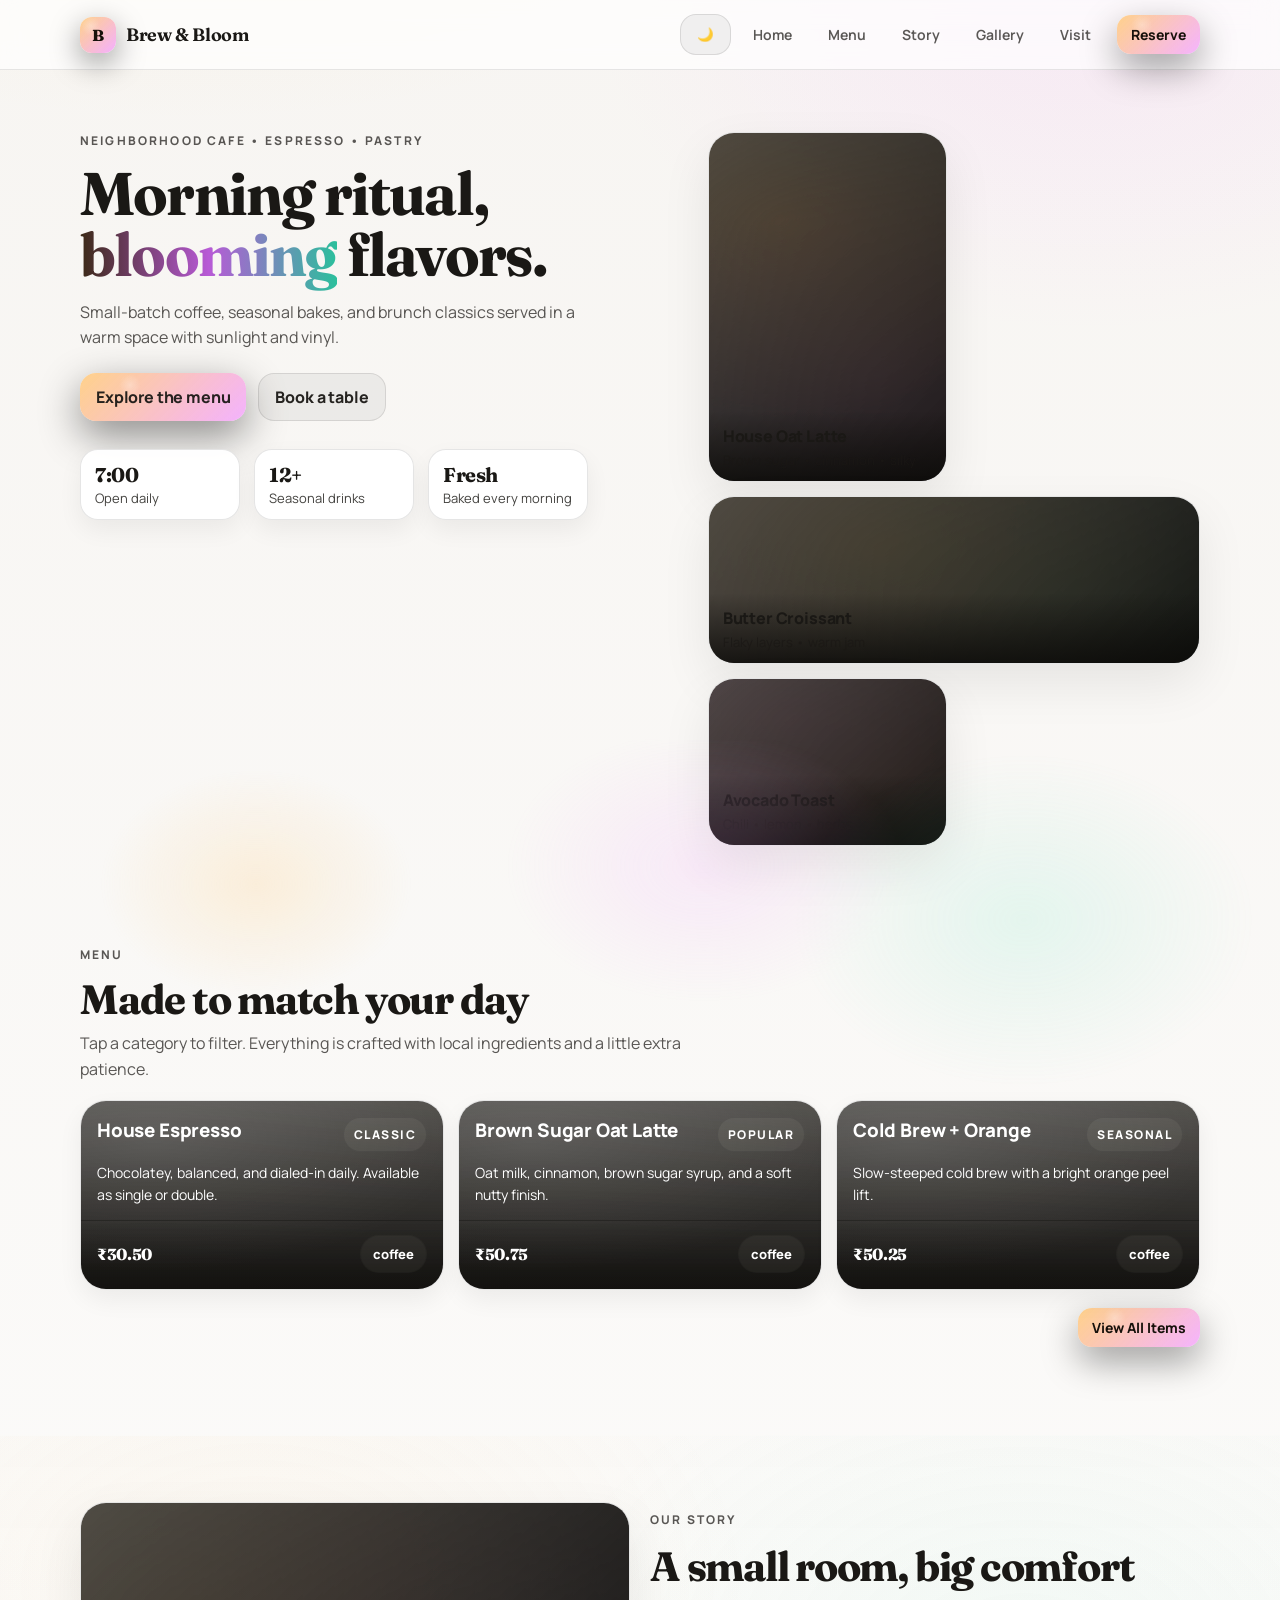
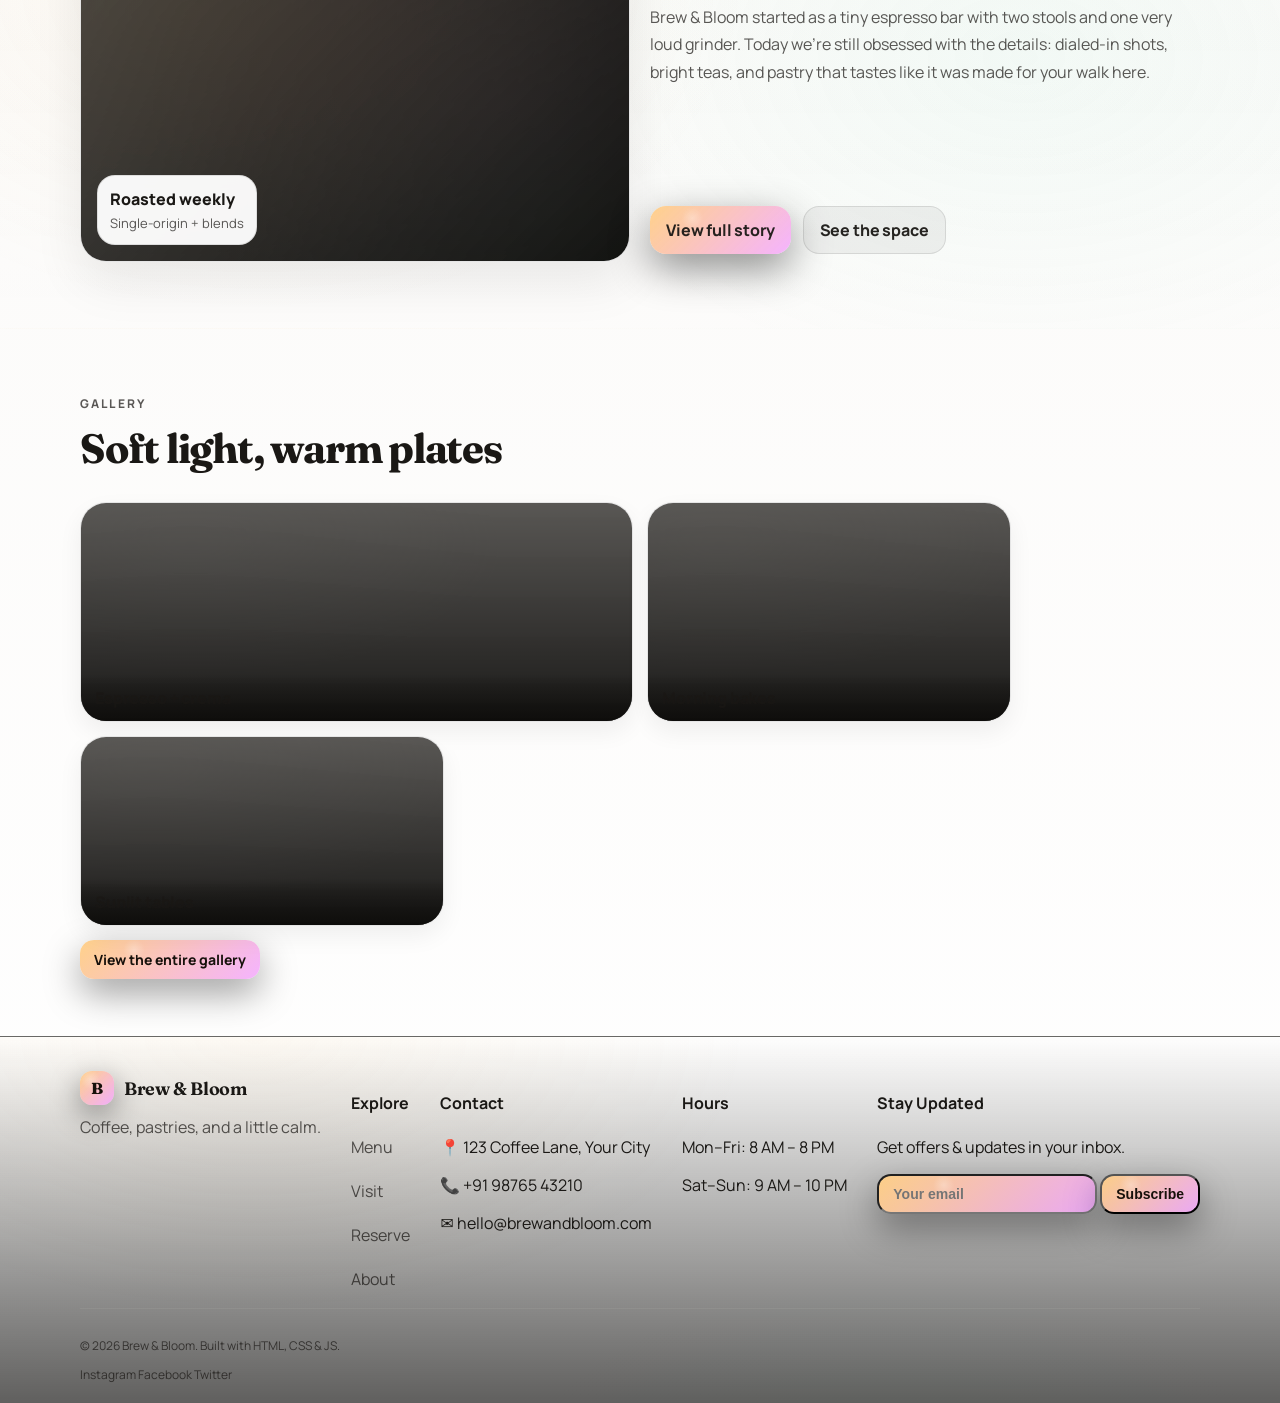
==== index.html @ 1afccec0 "Add files via upload" ====
<!doctype html>
<html lang="en">
  <head>
    <meta charset="UTF-8" />
    <meta name="viewport" content="width=device-width, initial-scale=1" />
    <meta
      name="description"
      content="Brew & Bloom — a cozy neighborhood cafe for espresso, pastries, and brunch."
    />
    <title>Brew & Bloom Cafe</title>
    <link rel="preconnect" href="https://fonts.googleapis.com" />
    <link rel="preconnect" href="https://fonts.gstatic.com" crossorigin />
    <link
      href="https://fonts.googleapis.com/css2?family=Fraunces:opsz,wght@9..144,300..900&family=Manrope:wght@300..800&display=swap"
      rel="stylesheet"
    />
    <link rel="stylesheet" href="styles.css" />
  </head>
  <body>
    <a class="skip-link" href="#main">Skip to content</a>

    <header class="topbar" data-elevate>
      <div class="container topbar__inner">
        <a class="brand" href="#home" aria-label="Brew & Bloom home">
          <span class="brand__mark" aria-hidden="true">B</span>
          <span class="brand__text">Brew &amp; Bloom</span>
        </a>

        <nav class="nav" aria-label="Primary">
          <button class="nav__toggle" aria-expanded="false">
            <span class="nav__toggleLines"></span>
          </button>
          <button id="themeToggle" class="btn btn--ghost" type="button" aria-label="Switch theme">🌙</button>
          <div class="nav__menu" id="navMenu">
            <a class="nav__link" href="index.html">Home</a>
            <a class="nav__link" href="menu.html">Menu</a>
            <a class="nav__link" href="story.html">Story</a>
            <a class="nav__link" href="gallery.html">Gallery</a>
            <a class="nav__link" href="reserve.html">Visit</a>
            <a class="nav__cta" href="reserve.html">Reserve</a>
          </div>
        </nav>
      </div>
    </header>

    <main id="main">
      <section class="hero" id="home">
        <div class="container hero__grid">
          <div class="hero__copy">
            <p class="eyebrow reveal">Neighborhood cafe • Espresso • Pastry</p>
            <h1 class="hero__title reveal">
              Morning ritual,
              <span class="hero__titleAccent">blooming</span>
              flavors.
            </h1>
            <p class="hero__lead reveal">
              Small-batch coffee, seasonal bakes, and brunch classics served in a warm space with
              sunlight and vinyl.
            </p>

            <div class="hero__actions reveal">
              <a class="btn btn--primary" href="menu.html">Explore the menu</a>
              <a class="btn btn--ghost" href="reserve.html">Book a table</a>
            </div>

            <div class="hero__stats reveal" role="list">
              <div class="stat" role="listitem">
                <span class="stat__kpi">7:00</span>
                <span class="stat__label">Open daily</span>
              </div>
              <div class="stat" role="listitem">
                <span class="stat__kpi">12+</span>
                <span class="stat__label">Seasonal drinks</span>
              </div>
              <div class="stat" role="listitem">
                <span class="stat__kpi">Fresh</span>
                <span class="stat__label">Baked every morning</span>
              </div>
            </div>
          </div>

          <div class="hero__media" aria-label="Featured items">
            <div class="heroCard heroCard--tall reveal">
              <div class="heroCard__img" data-image="latte-art"></div>
              <div class="heroCard__meta">
                <p class="heroCard__title">House Oat Latte</p>
                <p class="heroCard__sub">Brown sugar • cinnamon • silky</p>
              </div>
            </div>
            <div class="heroCard heroCard--wide reveal">
              <div class="heroCard__img" data-image="pastry"></div>
              <div class="heroCard__meta">
                <p class="heroCard__title">Butter Croissant</p>
                <p class="heroCard__sub">Flaky layers • warm jam</p>
              </div>
            </div>
            <div class="heroCard heroCard--small reveal">
              <div class="heroCard__img" data-image="brunch"></div>
              <div class="heroCard__meta">
                <p class="heroCard__title">Avocado Toast</p>
                <p class="heroCard__sub">Chili • lemon • herbs</p>
              </div>
            </div>
          </div>
        </div>

        <div class="hero__glow" aria-hidden="true"></div>
      </section>

      <section class="section" id="menu">
        <div class="container">
          <div class="section__head">
            <div>
              <p class="eyebrow reveal">Menu</p>
              <h2 class="section__title reveal">Made to match your day</h2>
              <p class="section__sub reveal">
                Tap a category to filter. Everything is crafted with local ingredients and a little
                extra patience.
              </p>
            </div>

          <div class="menuGrid reveal" id="menuGrid" aria-live="polite"></div>
          <br>
          <a class="nav__cta" href="menu.html">View All Items</a>
        </div>
      </section>

      <section class="section section--alt" id="story">
        <div class="container story">
          <div class="story__media reveal" aria-label="Cafe ambience photo">
            <div class="story__img" data-image="interior"></div>
            <div class="story__badge">
              <p class="story__badgeTitle">Roasted weekly</p>
              <p class="story__badgeSub">Single-origin + blends</p>
            </div>
          </div>
          <div class="story__copy">
            <p class="eyebrow reveal">Our story</p>
            <h2 class="section__title reveal">A small room, big comfort</h2>
            <p class="reveal">
              Brew &amp; Bloom started as a tiny espresso bar with two stools and one very loud
              grinder. Today we’re still obsessed with the details: dialed-in shots, bright teas,
              and pastry that tastes like it was made for your walk here.
            </p>
            <ul class="ticks reveal">
              <li>Plant-forward options, always.</li>
              <li>Gluten-free treats available daily.</li>
              <li>Free Wi‑Fi, plenty of outlets, no rush.</li>
            </ul>
            <div class="story__actions reveal">
              <a class="btn btn--primary" href="story.html">View full story</a>
              <a class="btn btn--ghost" href="gallery.html">See the space</a>
            </div>
          </div>
        </div>
      </section>

      <section class="section" id="gallery">
        <div class="container">
          <div class="section__head">
            <div>
              <p class="eyebrow reveal">Gallery</p>
              <h2 class="section__title reveal">Soft light, warm plates</h2>
            </div>
          </div>

          <div class="gallery reveal" id="galleryPreview" aria-label="Gallery preview (opens full gallery)"></div>
          <br>
          <a class="nav__cta" href="gallery.html">View the entire gallery</a>
        </div>
      </section>

      
    </main>

<footer class="footer">
  <div class="container footer__inner">
    
    <!-- Left: Brand -->
    <div class="footer__left">
      <a class="brand brand--footer" href="#home">
        <span class="brand__mark" aria-hidden="true">B</span>
        <span class="brand__text">Brew &amp; Bloom</span>
      </a>
      <p class="footer__tagline">Coffee, pastries, and a little calm.</p>
    </div>

    <!-- Middle: Navigation -->
    <div class="footer__middle">
      <h4 class="footer__title">Explore</h4>
      <a class="link" href="menu.html">Menu</a>
      <br>
      <br>
      <a class="link" href="reserve.html">Visit</a>
      <br>
      <br>
      <a class="link" href="reserve.html">Reserve</a>
      <br>
      <br>
      <a class="link" href="story.html">About</a>
    </div>

    <!-- Contact Info -->
    <div class="footer__contact">
      <h4 class="footer__title">Contact</h4>
      <p>📍 123 Coffee Lane, Your City</p>
      <p>📞 +91 98765 43210</p>
      <p>✉️ hello@brewandbloom.com</p>
    </div>

    <!-- Opening Hours -->
    <div class="footer__hours">
      <h4 class="footer__title">Hours</h4>
      <p>Mon–Fri: 8 AM – 8 PM</p>
      <p>Sat–Sun: 9 AM – 10 PM</p>
    </div>

    <!-- Newsletter -->
    <div class="footer__newsletter">
      <h4 class="footer__title">Stay Updated</h4>
      <p>Get offers & updates in your inbox.</p>
      <form class="newsletter">
        <input type="email" class="nav__cta" placeholder="Your email" required>
        <button class="nav__cta" type="submit">Subscribe</button>
      </form>
    </div>

  </div>

  <!-- Bottom -->
  <div class="container footer__bottom">
    <div class="footer__bottom-left">
      <p>© <span id="year"></span> Brew &amp; Bloom. Built with HTML, CSS &amp; JS.</p>
    </div>

    <!-- Social Links -->
    <div class="footer__social">
      <a href="#" class="link" aria-label="Instagram">Instagram</a>
      <a href="#" class="link" aria-label="Facebook">Facebook</a>
      <a href="#" class="link" aria-label="Twitter">Twitter</a>
    </div>
  </div>
</footer>

    <script src="script.js"></script>
  </body>
</html>
---- styles.css ----
:root{
  --radius: 20px;
  --radius2: 26px;
  --max: 1120px;
  --serif: "Fraunces", ui-serif, Georgia, serif;
  --sans: "Manrope", ui-sans-serif, system-ui, -apple-system, Segoe UI, Roboto, sans-serif;
  --bg0:#0b0a08;
  --bg1:#0f0d0a;

  --card:#14110c;
  --card2:#16120d;

  --text:#f5f0e8;
  --muted:rgba(245,240,232,.72);
  --muted2:rgba(245,240,232,.56);

  --line:rgba(245,240,232,.12);

  --overlay: rgba(11,10,8,.7);
  --overlay-strong: rgba(11,10,8,.85);
  --overlay-soft: rgba(11,10,8,.4);

  --glass: rgba(20,17,12,.55);

  --shadow: 0 22px 70px rgba(0,0,0,.55);
  --shadow2: 0 16px 40px rgba(0,0,0,.40);

  --a:#ffcf84;
  --a2:#f3a7ff;
  --a3:#78e7c4;

  --ok:#7ef0c4;
  --bad:#ff8c8c;
  --sec: rgba(245,240,232,.74)
}

body.light { 
  --bg0:#f7f5f2;
  --bg1:#ffffff;

  --card:#ffffff;
  --card2:#f2eee9;

  --text:#1a1815;
  --muted:rgba(20,20,20,.7);
  --muted2:rgba(20,20,20,.5);

  --line:rgba(0,0,0,.1);

  --overlay: rgba(255,255,255,.7);
  --overlay-strong: rgba(255,255,255,.9);
  --overlay-soft: rgba(255,255,255,.5);

  --glass: rgba(255,255,255,.7);

  --shadow: 0 20px 50px rgba(0,0,0,.08);
  --shadow2: 0 10px 25px rgba(0,0,0,.06);

  --a:#3b2916;
  --a2:#b85ad6;
  --a3:#2bbf9c;

  --ok:#2bbf9c;
  --bad:#e05252;
  --sec: rgba(25,20,22,.74)
}
*{box-sizing:border-box}
html{scroll-behavior:smooth}
body{
  margin:0;
  font-family:var(--sans);
  color:var(--text);
  background:
    radial-gradient(1200px 700px at 15% -10%, rgba(255,207,132,.18), transparent 60%),
    radial-gradient(900px 600px at 85% 0%, rgba(243,167,255,.16), transparent 55%),
    radial-gradient(800px 700px at 70% 110%, rgba(120,231,196,.12), transparent 62%),
    linear-gradient(180deg, var(--bg0), var(--bg1));
  overflow-x:hidden;
}

img{max-width:100%;display:block}
a{color:inherit}
.container{width:min(var(--max), calc(100% - 40px)); margin-inline:auto}

.sr-only{
  position:absolute; width:1px; height:1px; padding:0; margin:-1px; overflow:hidden;
  clip:rect(0,0,0,0); white-space:nowrap; border:0;
}
.skip-link{
  position:absolute; left:12px; top:10px; z-index:50;
  background: rgba(20,17,12,.92); border:1px solid var(--line);
  padding:10px 12px; border-radius:12px; transform: translateY(-160%);
  transition: transform .2s ease;
}
.skip-link:focus{transform: translateY(0)}

/* Topbar */
.topbar{
  position:sticky; top:0; z-index:40;
  backdrop-filter: blur(12px);
  background: var(--overlay);
  border-bottom: 1px solid rgba(245,240,232,.08);
  transition: box-shadow .22s ease, background .22s ease, border-color .22s ease;
}

.topbar.is-elevated{
  box-shadow: 0 10px 40px rgba(0,0,0,.35);
  background: rgba(11,10,8,.82);
  border-color: rgba(245,240,232,.12);
}
.topbar__inner{display:flex; align-items:center; justify-content:space-between; padding:14px 0}
.brand{display:flex; align-items:center; gap:10px; text-decoration:none}
.brand__mark{
  width:36px; height:36px; border-radius:12px;
  display:grid; place-items:center;
  background:
    radial-gradient(16px 16px at 30% 25%, rgba(255,255,255,.30), transparent 60%),
    linear-gradient(135deg, rgba(255,207,132,.95), rgba(243,167,255,.90));
  color:#17110b;
  font-family: var(--serif);
  font-weight: 800;
  letter-spacing: -.02em;
  box-shadow: 0 10px 30px rgba(0,0,0,.40);
}
.brand__text{
  font-family:var(--serif);
  font-weight: 650;
  letter-spacing:-.02em;
  font-size: 18px;
}
.brand--footer .brand__mark{width:34px;height:34px;border-radius:12px}

.nav{
  display:flex;
  align-items:center;
  gap:12px;

  position: relative; /* ✅ FIX */
  z-index: 60;        /* ✅ FIX */
}

.nav__toggle{
  display:none;
  width:44px;
  height:44px;
  border-radius:14px;
  border:1px solid rgba(245,240,232,.12);
  background: var(--glass);
  color:white;
  cursor:pointer;
}

.nav__toggleLines{
  display:block; width:18px; height:12px; margin:0 auto;
  position:relative;
}
.nav__toggleLines::before,
.nav__toggleLines::after{
  content:""; position:absolute; left:0; right:0; height:2px; border-radius:2px;
  background: rgba(245,240,232,.82);
  transition: transform .2s ease, top .2s ease;
}
.nav__toggleLines::before{top:1px}
.nav__toggleLines::after{top:9px}
.nav__toggle[aria-expanded="true"] .nav__toggleLines::before{top:6px; transform: rotate(45deg)}
.nav__toggle[aria-expanded="true"] .nav__toggleLines::after{top:6px; transform: rotate(-45deg)}

.nav__menu{display:flex; align-items:center; gap:16px}
.nav__link{
  text-decoration:none;
  color: var(--muted);
  font-weight: 650;
  font-size: 14px;
  padding: 10px 10px;
  border-radius: 14px;
  transition: background .18s ease, color .18s ease, transform .18s ease;
}
.nav__link:hover{
  background: rgba(245,240,232,.06);
  color: rgba(245,240,232,.95);
  transform: translateY(-1px);
}
.nav__cta{
  text-decoration:none;
  font-weight: 750;
  font-size: 14px;
  padding: 10px 14px;
  border-radius: 14px;
  color: #17110b;
  background:
    radial-gradient(18px 18px at 30% 25%, rgba(255,255,255,.28), transparent 60%),
    linear-gradient(135deg, rgba(255,207,132,.95), rgba(243,167,255,.86));
  box-shadow: 0 14px 36px rgba(0,0,0,.38);
  transition: transform .18s ease, filter .18s ease;
}
.nav__cta:hover{transform: translateY(-1px); filter: brightness(1.06)}

/* Hero */
.hero{
  position:relative;
  padding: 62px 0 34px;
}
.hero__grid{
  display:grid;
  grid-template-columns: 1.1fr .9fr;
  gap: 26px;
  align-items:start;
}
.eyebrow{
  margin:0 0 14px;
  font-weight: 750;
  color: rgba(245,240,232,.70);
  letter-spacing: .18em;
  text-transform: uppercase;
  font-size: 12px;
}
.hero__title{
  font-family: var(--serif);
  font-size: clamp(40px, 4.7vw, 64px);
  line-height: 1.02;
  letter-spacing: -.03em;
  margin: 0 0 14px;
}
.hero__titleAccent{
  background: linear-gradient(90deg, var(--a), var(--a2), var(--a3));
  -webkit-background-clip: text;
  background-clip:text;
  color: transparent;
}
.hero__lead{
  margin: 0 0 22px;
  max-width: 52ch;
  color: rgba(245,240,232,.76);
  font-size: 16px;
  line-height: 1.6;
}
.hero__actions{display:flex; gap:12px; flex-wrap:wrap; margin-bottom: 18px}
.btn{
  display:inline-flex; align-items:center; justify-content:center;
  gap:10px;
  text-decoration:none;
  border-radius: 16px;
  padding: 12px 16px;
  border: 1px solid var(--line);
  background: var(--glass);
  color: rgba(245,240,232,.94);
  font-weight: 750;
  letter-spacing: -.01em;
  cursor:pointer;
  transition: transform .18s ease, background .18s ease, border-color .18s ease, filter .18s ease;
}
.btn:hover{transform: translateY(-1px); border-color: rgba(245,240,232,.18); background: rgba(20,17,12,.72)}
.btn:active{transform: translateY(0)}
.btn--primary{
  border: none;
  color:#17110b;
  background:
    radial-gradient(18px 18px at 30% 25%, rgba(255,255,255,.28), transparent 60%),
    linear-gradient(135deg, rgba(255,207,132,.95), rgba(243,167,255,.86));
  box-shadow: 0 14px 40px rgba(0,0,0,.45);
}
.btn--primary:hover{filter: brightness(1.05)}
.btn--ghost{
  background: rgba(245,240,232,.03);
  border-color: rgba(245,240,232,.12);
}

.hero__stats{
  display:flex; gap:14px; flex-wrap:wrap;
  padding-top: 10px;
}
.stat{
  border:1px solid rgba(245,240,232,.10);
  background: rgba(20,17,12,.52);
  border-radius: 18px;
  padding: 12px 14px;
  min-width: 160px;
  box-shadow: var(--shadow2);
}
.stat__kpi{
  display:block;
  font-family: var(--serif);
  font-weight: 720;
  letter-spacing: -.02em;
  font-size: 20px;
}
.stat__label{
  display:block;
  font-size: 13px;
  color: rgba(245,240,232,.68);
  margin-top: 2px;
}

.hero__media{
  display:grid;
  grid-template-columns: 1fr 1fr;
  grid-auto-rows: 168px;
  gap: 14px;
  align-content:start;
}
.heroCard{
  position:relative;
  overflow:hidden;
  border-radius: var(--radius2);
  border: 1px solid var(--line);
  background: rgba(20,17,12,.42);
  box-shadow: var(--shadow);
  transform: translateZ(0);
}
.heroCard--tall{grid-row: span 2}
.heroCard--wide{grid-column: span 2}
.heroCard__img{
  position:absolute; inset:0;
  background-color: rgba(20,17,12,.72);
  background-image: var(--img-url);
  background-size: cover;
  background-position: center;
  background-repeat: no-repeat;
  filter: saturate(1.05) contrast(1.03);
}
.heroCard__img::before{
  content:"";
  position:absolute; inset:0;
  background: radial-gradient(380px 220px at 20% 25%, rgba(255,207,132,.28), transparent 60%),
              radial-gradient(420px 260px at 80% 70%, rgba(243,167,255,.16), transparent 62%),
              linear-gradient(135deg, rgba(11,10,8,.15), rgba(11,10,8,.72));
  opacity: .95;
  mix-blend-mode: soft-light;
  pointer-events:none;
}
.heroCard__img[data-image="latte-art"]::before{
  background: radial-gradient(520px 320px at 30% 25%, rgba(255,207,132,.34), transparent 62%),
              radial-gradient(480px 360px at 70% 70%, rgba(243,167,255,.22), transparent 62%),
              linear-gradient(135deg, rgba(11,10,8,.12), rgba(11,10,8,.82));
}
.heroCard__img[data-image="pastry"]::before{
  background: radial-gradient(560px 340px at 35% 30%, rgba(255,207,132,.28), transparent 62%),
              radial-gradient(520px 380px at 70% 60%, rgba(120,231,196,.16), transparent 62%),
              linear-gradient(135deg, rgba(11,10,8,.10), rgba(11,10,8,.84));
}
.heroCard__img[data-image="brunch"]::before{
  background: radial-gradient(520px 320px at 35% 25%, rgba(243,167,255,.22), transparent 62%),
              radial-gradient(520px 360px at 70% 70%, rgba(255,207,132,.14), transparent 62%),
              linear-gradient(135deg, rgba(11,10,8,.12), rgba(11,10,8,.88));
}
.heroCard__meta{
  position:absolute; left:0; right:0; bottom:0;
  padding: 14px 14px 12px;
  background: linear-gradient(180deg, transparent, rgba(11,10,8,.78));
}
.heroCard__title{
  margin:0;
  font-weight: 820;
  letter-spacing:-.01em;
}
.heroCard__sub{
  margin: 4px 0 0;
  color: rgba(245,240,232,.72);
  font-size: 13px;
}

.hero__glow{
  position:absolute; inset:auto 0 -220px 0;
  height: 360px;
  background:
    radial-gradient(260px 190px at 20% 40%, rgba(255,207,132,.24), transparent 60%),
    radial-gradient(320px 220px at 55% 35%, rgba(243,167,255,.18), transparent 62%),
    radial-gradient(360px 260px at 80% 50%, rgba(120,231,196,.16), transparent 64%);
  pointer-events:none;
  filter: blur(1px);
}

/* Sections */
.section{padding: 66px 0}
.section--alt{
  background:
    radial-gradient(900px 600px at 20% 30%, rgba(255,207,132,.08), transparent 55%),
    radial-gradient(900px 600px at 80% 45%, rgba(120,231,196,.07), transparent 55%),
    linear-gradient(180deg, rgba(245,240,232,.03), rgba(245,240,232,.00));
  border-top: 1px solid rgba(245,240,232,.06);
  border-bottom: 1px solid rgba(245,240,232,.06);
}
.section__head{
  display:flex;
  align-items:flex-end;
  justify-content:space-between;
  gap: 18px;
  flex-wrap:wrap;
  margin-bottom: 22px;
}
.section__title{
  margin: 0 0 10px;
  font-family: var(--serif);
  font-weight: 720;
  letter-spacing: -.03em;
  font-size: clamp(28px, 3.2vw, 42px);
  line-height: 1.08;
}
.section__sub{
  margin:0;
  color: var(--sec);
  max-width: 64ch;
  line-height:1.6;
}

/* Chips */
.chips{display:flex; gap:10px; flex-wrap:wrap}
.chip{
  border:1px solid rgba(245,240,232,.10);
  background: var(--glass);
  color: rgba(245,240,232,.86);
  border-radius: 999px;
  padding: 10px 12px;
  font-weight: 750;
  font-size: 13px;
  cursor:pointer;
  transition: transform .16s ease, background .16s ease, border-color .16s ease, color .16s ease;
}
.chip:hover{transform: translateY(-1px); border-color: var(--sec)}
.chip.is-active{
  border-color: rgba(255,207,132,.42);
  background: rgba(255,207,132,.16);
  color: rgba(255,207,132,.96);
}

/* Menu grid */
.menuGrid{
  display:grid;
  grid-template-columns: repeat(12, 1fr);
  gap: 14px;
}
.item{
  grid-column: span 4;
  border-radius: var(--radius2);
  border: 1px solid var(--line);
  background: rgba(20,17,12,.46);
  overflow:hidden;
  box-shadow: var(--shadow2);
  position:relative;
  transition: transform .18s ease, border-color .18s ease, background .18s ease;
}
.item:hover{
  transform: translateY(-3px);
  border-color: rgba(245,240,232,.16);
  background: rgba(20,17,12,.62);
}
.item__top{
  display:flex;
  align-items:flex-start;
  justify-content:space-between;
  gap: 12px;
  padding: 16px 16px 10px;
  position:relative;
}
.item__name{
  margin:0;
  font-weight: 860;
  letter-spacing: -.01em;
}
.item__tag{
  font-size: 12px;
  font-weight: 800;
  letter-spacing: .12em;
  text-transform: uppercase;
  padding: 8px 10px;
  border-radius: 999px;
  color: rgba(245,240,232,.82);
  background: rgba(245,240,232,.06);
  border: 1px solid var(--line);
  white-space:nowrap;
}
.item__desc{
  margin: 0;
  padding: 0 16px 14px;
  color: rgba(245,240,232,.70);
  line-height: 1.55;
  font-size: 14px;
  position:relative;
}
.item__bottom{
  display:flex;
  align-items:center;
  justify-content:space-between;
  gap: 12px;
  padding: 14px 16px 16px;
  border-top: 1px solid rgba(245,240,232,.06);
  background: linear-gradient(180deg, transparent, rgba(11,10,8,.28));
  position:relative;
}

.item__img{
  position:absolute;
  inset:0;
  background-color: rgba(20,17,12,.68);
  background-image: var(--img-url);
  background-size: cover;
  background-position: center;
  background-repeat: no-repeat;
  filter: saturate(1.05) contrast(1.03);
}
.item__img::before{
  content:"";
  position:absolute; inset:0;
  background: radial-gradient(520px 220px at 20% 20%, rgba(255,255,255,.12), transparent 60%),
              linear-gradient(180deg, rgba(11,10,8,.10), rgba(11,10,8,.85));
  opacity: .98;
  pointer-events:none;
}
.price{
  font-family: var(--serif);
  font-weight: 780;
  letter-spacing: -.02em;
}
.pill{
  font-size: 13px;
  font-weight: 780;
  border-radius: 999px;
  padding: 9px 12px;
  border: 1px solid var(--line);
  background: rgba(245,240,232,.05);
  color: rgba(245,240,232,.82);
}
.item.is-hidden{display:none}

/* Story */
.story{
  display:grid;
  grid-template-columns: 1fr 1fr;
  gap: 20px;
  align-items:center;
}
.story__media{
  position:relative;
  border-radius: var(--radius2);
  border: 1px solid var(--line);
  background: rgba(20,17,12,.42);
  overflow:hidden;
  box-shadow: var(--shadow);
  min-height: 360px;
}
.story__img{
  position:absolute; inset:0;
  background-color: rgba(20,17,12,.72);
  background-image: var(--img-url);
  background-size: cover;
  background-position: center;
  background-repeat: no-repeat;
  filter: saturate(1.05) contrast(1.03);
}
.story__img::before{
  content:"";
  position:absolute; inset:0;
  background: radial-gradient(520px 320px at 20% 25%, rgba(255,207,132,.20), transparent 62%),
              radial-gradient(520px 320px at 80% 70%, rgba(120,231,196,.14), transparent 60%),
              linear-gradient(135deg, rgba(11,10,8,.10), rgba(11,10,8,.85));
  opacity: .95;
  mix-blend-mode: soft-light;
  pointer-events:none;
}
.story__img[data-image="interior"]::before{
  background: radial-gradient(680px 420px at 20% 30%, rgba(255,207,132,.18), transparent 62%),
              radial-gradient(560px 420px at 75% 55%, rgba(243,167,255,.12), transparent 62%),
              radial-gradient(520px 420px at 85% 85%, rgba(120,231,196,.10), transparent 62%),
              linear-gradient(135deg, rgba(11,10,8,.08), rgba(11,10,8,.90));
}
.story__badge{
  position:absolute;
  left: 16px;
  bottom: 16px;
  border-radius: 18px;
  border: 1px solid rgba(245,240,232,.12);
  background: rgba(11,10,8,.70);
  backdrop-filter: blur(10px);
  padding: 12px 12px;
}
.story__badgeTitle{margin:0; font-weight: 860}
.story__badgeSub{margin:4px 0 0; color: rgba(245,240,232,.70); font-size: 13px}
.story__copy p{color: rgba(245,240,232,.74); line-height:1.7}
.ticks{
  list-style:none;
  padding:0;
  margin: 14px 0 18px;
  display:grid;
  gap: 10px;
}
.ticks li{
  padding-left: 26px;
  position:relative;
  color: var(--muted);
}
.ticks li::before{
  content:"";
  position:absolute; left:0; top:.34em;
  width: 14px; height: 14px; border-radius: 5px;
  background:
    radial-gradient(8px 8px at 35% 35%, rgba(255,255,255,.26), transparent 60%),
    linear-gradient(135deg, rgba(120,231,196,.90), rgba(255,207,132,.80));
}
.story__actions{display:flex; gap:12px; flex-wrap:wrap}

/* Gallery */
.gallery{
  display:grid;
  grid-template-columns: repeat(12, 1fr);
  gap: 14px;
}
.shot{
  grid-column: span 4;
  border-radius: var(--radius2);
  border: 1px solid var(--line);
  overflow:hidden;
  background: rgba(20,17,12,.40);
  box-shadow: var(--shadow2);
  position:relative;
  cursor:pointer;
  min-height: 190px;
  transition: transform .18s ease, border-color .18s ease, filter .18s ease;
}
.shot:hover{transform: translateY(-3px); border-color: rgba(245,240,232,.16); filter:saturate(1.05)}
.shot--preview{
  text-decoration: none;
  color: inherit;
}
.shot__img{
  position:absolute; inset:0;
  background-color: rgba(20,17,12,.68);
  background-image: var(--img-url);
  background-size: cover;
  background-position: center;
  background-repeat: no-repeat;
}
.shot__img::before{
  content:"";
  position:absolute; inset:0;
  background: radial-gradient(520px 220px at 20% 20%, rgba(255,255,255,.14), transparent 60%),
              linear-gradient(180deg, rgba(11,10,8,.08), rgba(11,10,8,.80));
  opacity: .95;
  mix-blend-mode: multiply;
  pointer-events:none;
}
.shot__cap{
  position:absolute; left:0; right:0; bottom:0;
  padding: 14px 14px 12px;
  background: linear-gradient(180deg, transparent, rgba(11,10,8,.80));
  color: rgba(245,240,232,.88);
  font-weight: 820;
  letter-spacing:-.01em;
}

/* Visit + reserve */
.visit{
  display:grid;
  grid-template-columns: .9fr 1.1fr;
  gap: 16px;
  align-items:start;
}
.visit__card{
  border-radius: var(--radius2);
  border: 1px solid var(--line);
  background: rgba(20,17,12,.48);
  box-shadow: var(--shadow);
  padding: 18px 18px 16px;
}
.visit__rows{display:grid; gap: 10px; margin-top: 10px}
.visitRow{
  display:flex; align-items:flex-start; justify-content:space-between;
  gap: 14px;
  padding: 12px 12px;
  border-radius: 16px;
  background: rgba(245,240,232,.03);
  border: 1px solid rgba(245,240,232,.08);
}
.visitRow__label{margin:0; color: rgba(245,240,232,.66); font-weight: 760; font-size: 13px}
.visitRow__value{margin:0; color: rgba(245,240,232,.88); font-weight: 700; text-align:right}
.link{color: var(--text-soft); text-decoration:none}
.link:hover{text-decoration:underline}
.visit__note{
  margin-top: 14px;
  padding: 14px 14px;
  border-radius: 18px;
  border: 1px solid var(--line);
  background:
    radial-gradient(18px 18px at 20% 20%, rgba(255,255,255,.12), transparent 60%),
    linear-gradient(135deg, rgba(255,207,132,.14), rgba(243,167,255,.10), rgba(120,231,196,.08));
  color: var(--muted);
}
.visit__note p{margin:0; line-height:1.6}

.reserve{
  border-radius: var(--radius2);
  border: 1px solid var(--line);
  background: rgba(20,17,12,.52);
  box-shadow: var(--shadow);
  padding: 18px 18px 16px;
  position:relative;
  overflow:hidden;
}
.reserve::before{
  content:"";
  position:absolute; inset:-220px -220px auto auto;
  width: 420px; height: 420px;
  background: radial-gradient(circle at 30% 30%, rgba(255,207,132,.20), transparent 58%),
              radial-gradient(circle at 60% 60%, rgba(243,167,255,.16), transparent 60%);
  filter: blur(1px);
  transform: rotate(15deg);
  pointer-events:none;
}
.reserve__head{position:relative}
.form{position:relative; margin-top: 10px}
.form__row{display:grid; grid-template-columns: 1fr; gap: 12px}
.field{display:block; margin-bottom: 12px}
.field__label{display:block; font-weight: 780; color: var(--muted); font-size: 13px; margin: 0 0 8px}
.field__input{
  width:100%;
  padding: 12px 12px;
  border-radius: 16px;
  border: 1px solid var(--line);
  background: rgba(11,10,8,.45);
  color: rgba(245,240,232,.92);
  outline:none;
  font: inherit;
  transition: border-color .16s ease, transform .16s ease, background .16s ease;
}
.field__input::placeholder{color: rgba(245,240,232,.44)}
.field__input:focus{
  border-color: rgba(255,207,132,.44);
  background: rgba(11,10,8,.58);
}
.field__input--area{resize: vertical; min-height: 96px}
.field__hint{
  display:block;
  min-height: 18px;
  margin-top: 6px;
  font-size: 12px;
  color: rgba(255,140,140,.88);
}
.field.is-invalid .field__input{border-color: rgba(255,140,140,.55)}
.form__actions{display:flex; align-items:center; gap: 12px; flex-wrap:wrap; margin-top: 4px}
.form__fineprint{margin:0; color: rgba(245,240,232,.60); font-size: 12px; line-height:1.5}

/* Toast */
.toast{
  position:absolute;
  right: 14px;
  bottom: 14px;
  width: min(360px, calc(100% - 28px));
  z-index: 5;
  border-radius: 18px;
  border: 1px solid rgba(245,240,232,.14);
  background: rgba(11,10,8,.80);
  backdrop-filter: blur(10px);
  box-shadow: 0 20px 60px rgba(0,0,0,.55);
}
.toast__inner{padding: 14px 14px 14px}
.toast__title{
  margin:0;
  font-weight: 900;
  letter-spacing:-.01em;
}
.toast__msg{margin: 6px 0 0; color: rgba(245,240,232,.74); line-height: 1.55}
.toast__close{
  position:absolute;
  top: 10px;
  right: 10px;
  width: 34px; height: 34px;
  border-radius: 12px;
  border: 1px solid var(--line);
  background: rgba(245,240,232,.05);
  color: rgba(245,240,232,.88);
  cursor:pointer;
}
.toast__close:hover{background: rgba(245,240,232,.08)}

/* Footer */
.footer{
  padding: 34px 0 20px;
  border-top: 1px solid rgba(245,240,232,.06);
  background:
    radial-gradient(900px 500px at 20% 0%, rgba(255,207,132,.08), transparent 55%),
    linear-gradient(180deg, rgba(11,10,8,.00), rgba(11,10,8,.65));
}
.footer__inner{
  display:flex;
  align-items:flex-start;
  justify-content:space-between;
  gap: 18px;
  flex-wrap:wrap;
}
.footer__tagline{margin: 10px 0 0; color: rgba(245,240,232,.70); line-height:1.6}
.footer__right{display:flex; gap: 14px; flex-wrap:wrap; padding-top: 10px}
.footer__bottom{
  margin-top: 18px;
  padding-top: 16px;
  border-top: 1px solid rgba(245,240,232,.06);
  color: rgba(245,240,232,.60);
  font-size: 12px;
}

/* Lightbox */
.lightbox{
  position:fixed; inset:0;
  z-index:60;
  display:grid;
  place-items:center;
  padding: 18px;
  opacity: 0;
  pointer-events:none;
  transition: opacity .18s ease;
}
.lightbox.is-open{opacity:1; pointer-events:auto}
.lightbox__backdrop{
  position:absolute; inset:0;
  background: rgba(0,0,0,.62);
}
.lightbox__panel{
  position:relative;
  width: min(860px, calc(100% - 20px));
  border-radius: var(--radius2);
  border: 1px solid rgba(245,240,232,.12);
  background: rgba(20,17,12,.75);
  box-shadow: var(--shadow);
  overflow:hidden;
}
.lightbox__img{
  height: min(480px, 60vh);
  position:relative;
  background-color: rgba(20,17,12,.72);
  background-image: var(--img-url);
  background-size: cover;
  background-position: center;
  background-repeat: no-repeat;
  filter: saturate(1.05) contrast(1.03);
}
.lightbox__img::before{
  content:"";
  position:absolute; inset:0;
  background: radial-gradient(720px 420px at 30% 30%, rgba(255,207,132,.18), transparent 62%),
              radial-gradient(620px 520px at 80% 70%, rgba(120,231,196,.10), transparent 60%),
              linear-gradient(135deg, rgba(11,10,8,.12), rgba(11,10,8,.92));
  opacity: .95;
  mix-blend-mode: soft-light;
  pointer-events:none;
}
.lightbox__cap{
  margin:0;
  padding: 12px 14px 14px;
  color: rgba(245,240,232,.80);
  border-top: 1px solid rgba(245,240,232,.08);
}
.lightbox__close{
  position:absolute; top: 10px; right: 10px;
  z-index: 4;
  width: 40px; height: 40px;
  border-radius: 14px;
  border: 1px solid rgba(245,240,232,.12);
  background: rgba(11,10,8,.58);
  color: rgba(245,240,232,.92);
  cursor:pointer;
  font-size: 22px;
  line-height: 1;
}
.lightbox__close:hover{background: rgba(11,10,8,.72)}

.lightbox__nav{
  position:absolute;
  top: min(240px, 30vh);
  transform: translateY(-50%);
  z-index: 3;
  width: 44px;
  height: 44px;
  border-radius: 14px;
  border: 1px solid rgba(245,240,232,.12);
  background: rgba(11,10,8,.58);
  color: rgba(245,240,232,.92);
  cursor:pointer;
  font-size: 28px;
  line-height: 1;
  padding: 0;
  display: grid;
  place-items: center;
  transition: background .15s ease, border-color .15s ease;
}
.lightbox__nav:hover{background: rgba(11,10,8,.72)}
.lightbox__nav--prev{ left: 10px; }
.lightbox__nav--next{ right: 10px; }
.lightbox--no-gallery-nav .lightbox__nav{
  visibility: hidden;
  pointer-events: none;
}

/* Reveal animation */
.reveal{
  opacity: 0;
  transform: translateY(10px);
  transition: opacity .6s ease, transform .6s ease;
}
.reveal.is-in{
  opacity: 1;
  transform: translateY(0);
}

/* Responsive */
@media (max-width: 980px){
  .hero__grid{grid-template-columns: 1fr; gap: 18px}
  .hero__media{grid-template-columns: 1fr 1fr}
  .story{grid-template-columns: 1fr; gap: 16px}
  .visit{grid-template-columns: 1fr; gap: 14px}
  .item{grid-column: span 6}
  .shot{grid-column: span 6}
}@media (max-width: 680px){

  .nav__toggle{
    display:inline-flex; 
    align-items:center; 
    justify-content:center
  }

  .nav__menu{
    position:absolute;
    right: 20px;
    top: 66px;

    width: min(360px, calc(100vw - 40px));

    flex-direction:column;
    align-items:stretch;
    gap: 6px;
    padding: 10px;

    border-radius: 18px;
    border: 1px solid rgba(245,240,232,.12);

    background: rgba(11,10,8,.88);
    backdrop-filter: blur(12px);

    box-shadow: var(--shadow);

    /* ❌ OLD: display:none */
    /* ✅ FIX 2: animation-friendly hiding */
    display:flex;
    opacity: 0;
    transform: translateY(-10px);
    pointer-events: none;

    /* ✅ FIX 3: layering */
    z-index: 80;

    transition: all .2s ease;
  }

  .nav__menu.is-open{
    opacity: 1;
    transform: translateY(0);
    pointer-events: auto;
  }

  .nav__link, 
  .nav__cta{
    padding: 12px 12px; 
    border-radius: 14px
  }

  .nav__cta{text-align:center}
}

@media (min-width: 681px){
  .form__row{grid-template-columns: 1fr 1fr}
}

@media (prefers-reduced-motion: reduce){
  html{scroll-behavior:auto}
  .reveal{transition:none}
  .btn, .chip, .item, .shot, .nav__link, .nav__cta{transition:none}
}

/* Full theme readability overrides */
:root{
  --surface-soft: rgba(20,17,12,.52);
  --surface-strong: rgba(20,17,12,.72);
  --surface-hover: rgba(20,17,12,.62);
  --text-strong: rgba(245,240,232,.95);
  --text-mid: rgba(245,240,232,.82);
  --text-soft: rgba(245,240,232,.72);
  --text-faint: rgba(245,240,232,.62);
  --panel-overlay: rgba(11,10,8,.82);
  --line-soft: rgba(245,240,232,.08);
}

body.light{
  --surface-soft: rgba(255,255,255,.90);
  --surface-strong: rgba(255,255,255,.96);
  --surface-hover: rgba(255,255,255,.98);
  --text-strong: rgba(26,24,21,.95);
  --text-mid: rgba(26,24,21,.82);
  --text-soft: rgba(26,24,21,.72);
  --text-faint: rgba(26,24,21,.62);
  --panel-overlay: rgba(255,255,255,.95);
  --line-soft: rgba(26,24,21,.10);
}

.topbar{
  border-bottom: 1px solid var(--line-soft);
}

.topbar.is-elevated{
  background: var(--panel-overlay);
  border-color: var(--line);
}

.nav__toggle{
  color: var(--text-strong);
}

.nav__toggleLines::before,
.nav__toggleLines::after{
  background: var(--text-mid);
}

.nav__link{
  color: var(--text-soft);
}

.nav__link:hover{
  background: rgba(128,128,128,.14);
  color: var(--text-strong);
}

.btn{
  color: var(--text-strong);
}

.btn:hover{
  border-color: var(--line);
  background: var(--surface-soft);
}

.btn--ghost{
  background: rgba(128,128,128,.10);
  border-color: var(--line);
}

.eyebrow,
.section__sub,
.hero__lead,
.story__copy p,
.ticks li,
.footer__tagline,
.footer__bottom,
.form__fineprint,
.visitRow__label,
.story__badgeSub,
.heroCard__sub,
.item__desc,
.lightbox__cap,
.shot__cap{
  color: var(--text-soft);
}

.heroCard,
.item,
.shot,
.story__media,
.visit__card,
.reserve{
  background: var(--surface-soft);
  border-color: var(--line);
}

.item:hover,
.shot:hover{
  background: var(--surface-hover);
}

.stat,
.story__badge,
.toast,
.lightbox__panel{
  background: var(--surface-strong);
  border-color: var(--line);
}

.stat__label,
.visit__note,
.pill,
.item__tag{
  color: var(--text-mid);
}

.item__bottom,
.heroCard__meta,
.shot__cap{
  border-top-color: var(--line-soft);
}

.field__input{
  background: var(--surface-soft);
  color: var(--text-strong);
}

.field__input::placeholder{
  color: var(--text-faint);
}

.field__input:focus{
  background: var(--surface-strong);
}

.lightbox__backdrop{
  background: rgba(0,0,0,.62);
}

body.light .lightbox__backdrop{
  background: rgba(26,24,21,.42);
}

@media (max-width: 680px){
  .nav__menu{
    background: var(--panel-overlay);
    border-color: var(--line);
  }
}

/* Keep food menu card text white in both themes */
.item__name,
.item__desc,
.item__tag,
.item__bottom,
.price,
.pill{
  color: #ffffff;
}
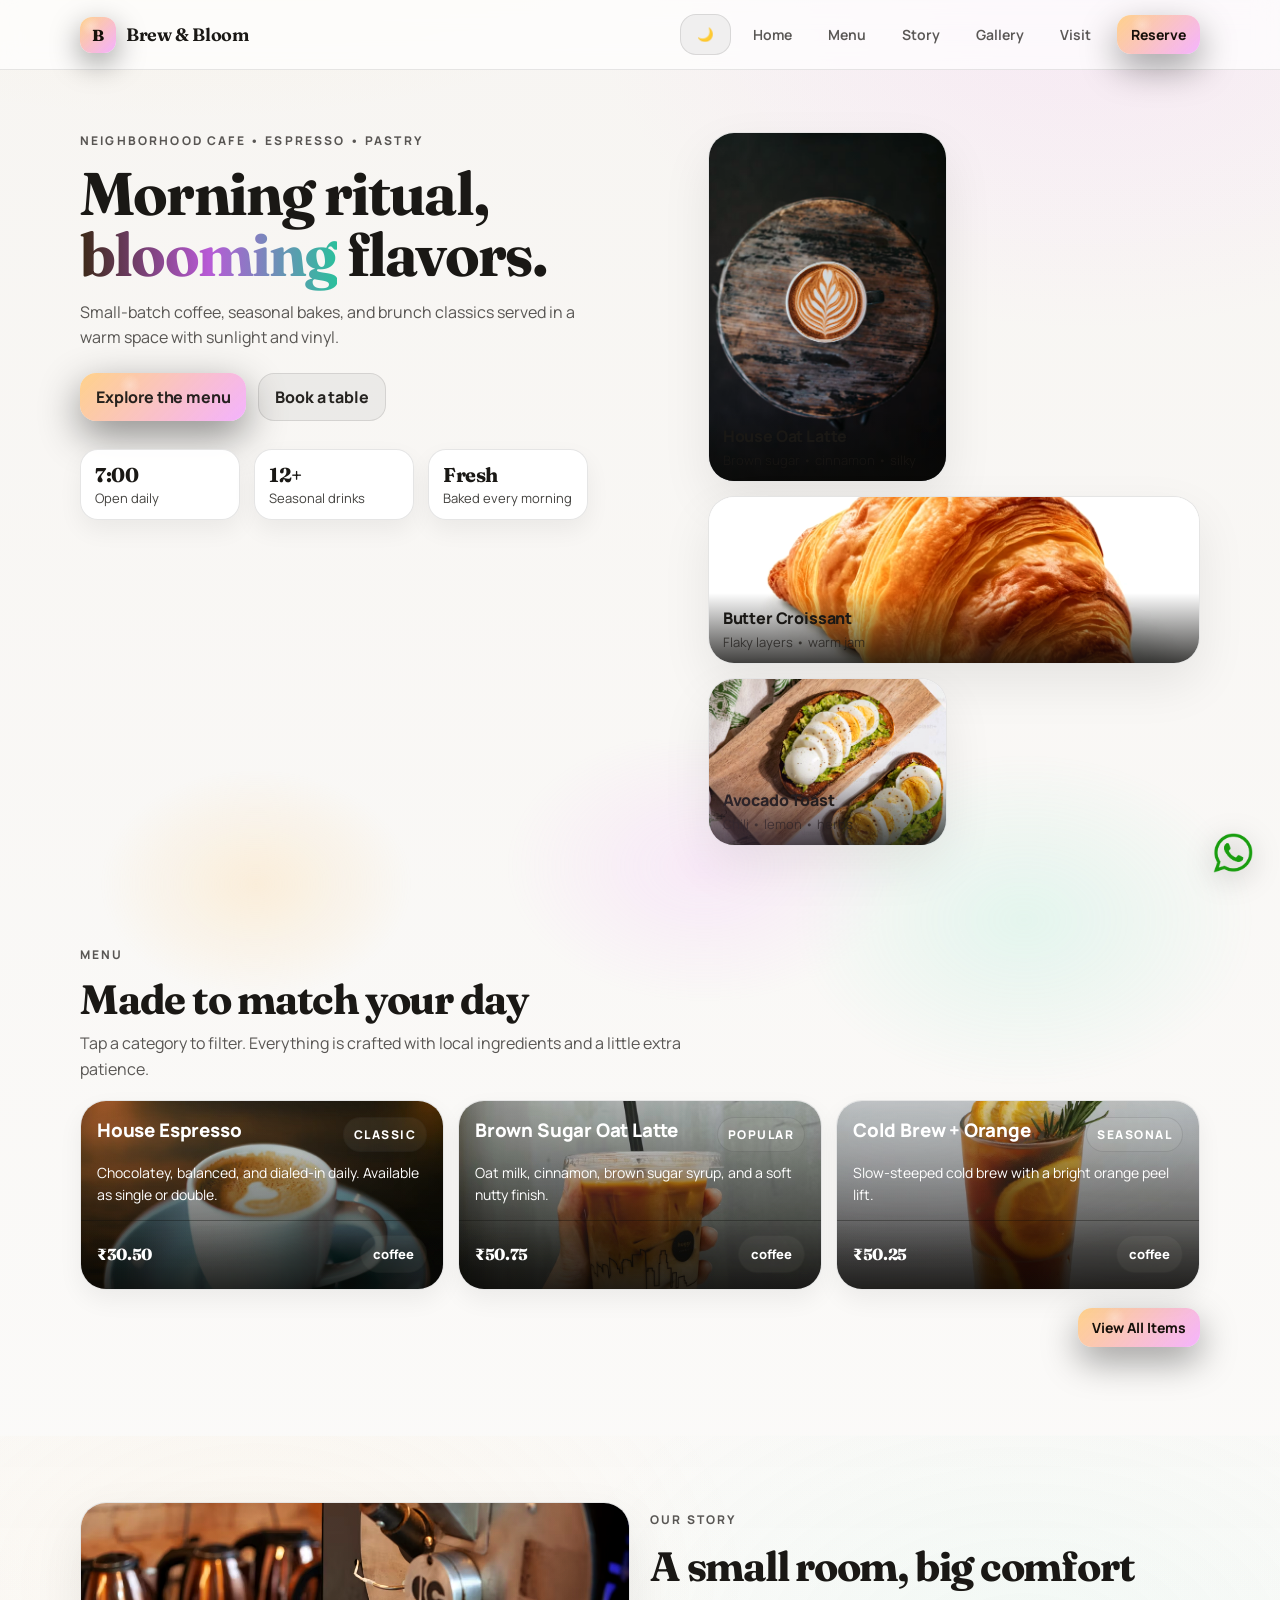
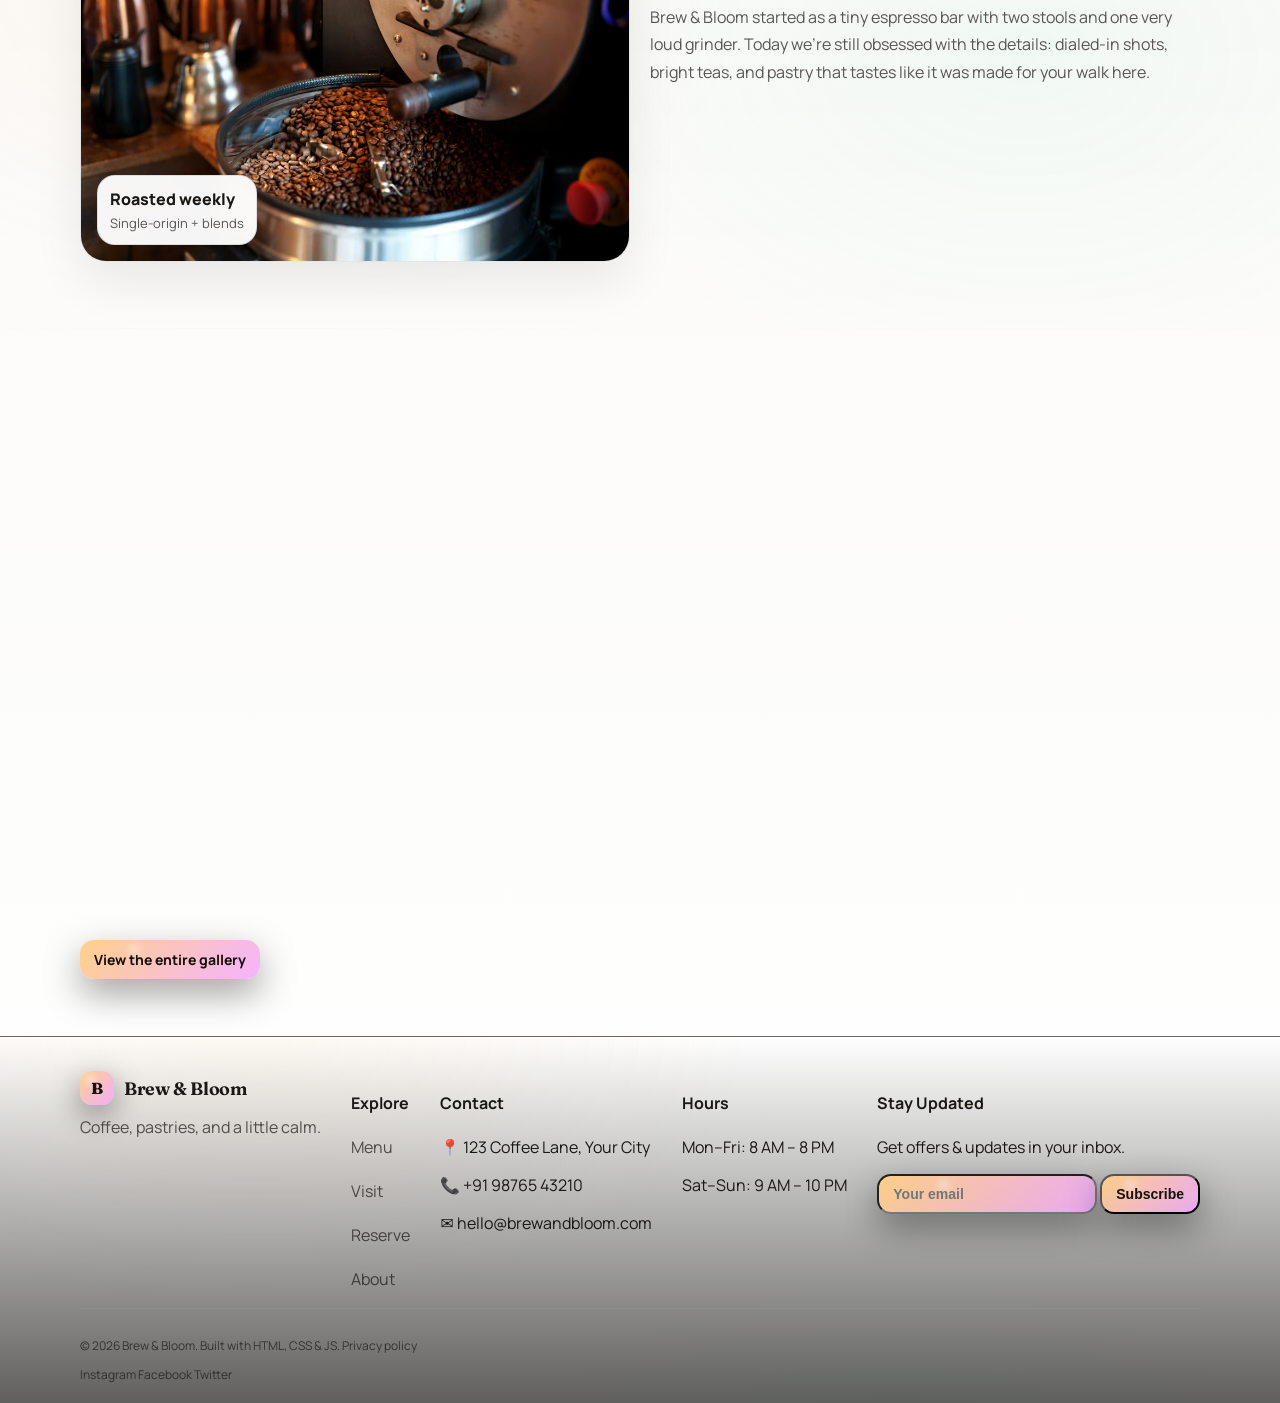
==== commit 953cfd83: "h" ====
--- a/index.html
+++ b/index.html
@@ -230,7 +230,10 @@
   <!-- Bottom -->
   <div class="container footer__bottom">
     <div class="footer__bottom-left">
-      <p>© <span id="year"></span> Brew &amp; Bloom. Built with HTML, CSS &amp; JS.</p>
+      <p>
+        © <span id="year"></span> Brew &amp; Bloom. Built with HTML, CSS &amp; JS.
+        <a class="link" href="privacy.html">Privacy policy</a>
+      </p>
     </div>
 
     <!-- Social Links -->
--- a/styles.css
+++ b/styles.css
@@ -888,6 +888,127 @@
   pointer-events: none;
 }
 
+/* WhatsApp floating button + popup */
+#waFloatRoot{
+  position: relative;
+  z-index: 70;
+}
+.wa-float{
+  position: fixed;
+  right: max(18px, env(safe-area-inset-right, 0px));
+  bottom: max(18px, env(safe-area-inset-bottom, 0px));
+  z-index: 70;
+  width: 58px;
+  height: 58px;
+  padding: 0;
+  border: none;
+  border-radius: 50%;
+  background: transparent;
+  cursor: pointer;
+  box-shadow: none;
+  filter: drop-shadow(0 6px 14px rgba(0,0,0,.35));
+  display: grid;
+  place-items: center;
+  overflow: hidden;
+  transition: transform .15s ease, filter .15s ease;
+}
+.wa-float:hover{
+  transform: scale(1.06);
+  filter: drop-shadow(0 8px 18px rgba(0,0,0,.42));
+}
+.wa-float:focus-visible{
+  outline: 2px solid var(--a);
+  outline-offset: 3px;
+}
+.wa-float img{
+  width: 40px;
+  height: 40px;
+  max-width: 100%;
+  max-height: 100%;
+  object-fit: contain;
+  display: block;
+}
+.wa-float__fallback{
+  font-size: 26px;
+  line-height: 1;
+}
+.wa-popup{
+  position: fixed;
+  inset: 0;
+  z-index: 71;
+  display: grid;
+  place-items: center;
+  padding: 22px;
+  opacity: 0;
+  pointer-events: none;
+  transition: opacity .2s ease;
+}
+.wa-popup.is-open{
+  opacity: 1;
+  pointer-events: auto;
+}
+.wa-popup__backdrop{
+  position: absolute;
+  inset: 0;
+  background: rgba(0,0,0,.55);
+}
+.wa-popup__panel{
+  position: relative;
+  width: min(340px, 100%);
+  padding: 22px 20px 20px;
+  border-radius: var(--radius2);
+  border: 1px solid var(--line);
+  background: var(--card);
+  box-shadow: var(--shadow);
+}
+.wa-popup__close{
+  position: absolute;
+  top: 10px;
+  right: 10px;
+  width: 38px;
+  height: 38px;
+  border-radius: 12px;
+  border: 1px solid var(--line);
+  background: rgba(11,10,8,.5);
+  color: var(--text);
+  font-size: 20px;
+  line-height: 1;
+  cursor: pointer;
+}
+.wa-popup__close:hover{background: rgba(11,10,8,.62)}
+.wa-popup__title{
+  margin: 0 32px 6px 0;
+  font-family: var(--serif);
+  font-size: 1.35rem;
+  letter-spacing: -.02em;
+}
+.wa-popup__label{
+  margin: 0;
+  font-size: 13px;
+  font-weight: 650;
+  color: var(--muted);
+  text-transform: uppercase;
+  letter-spacing: .12em;
+}
+.wa-popup__num{
+  margin: 8px 0 16px;
+  font-family: var(--serif);
+  font-size: 1.5rem;
+  font-weight: 700;
+  letter-spacing: -.02em;
+}
+.wa-popup__cta{
+  width: 100%;
+  text-align: center;
+  box-sizing: border-box;
+}
+body.light .wa-popup__close{
+  background: rgba(255,255,255,.85);
+}
+body.light .wa-popup__close:hover{
+  background: var(--card2);
+}
+
 /* Reveal animation */
 .reveal{
   opacity: 0;
